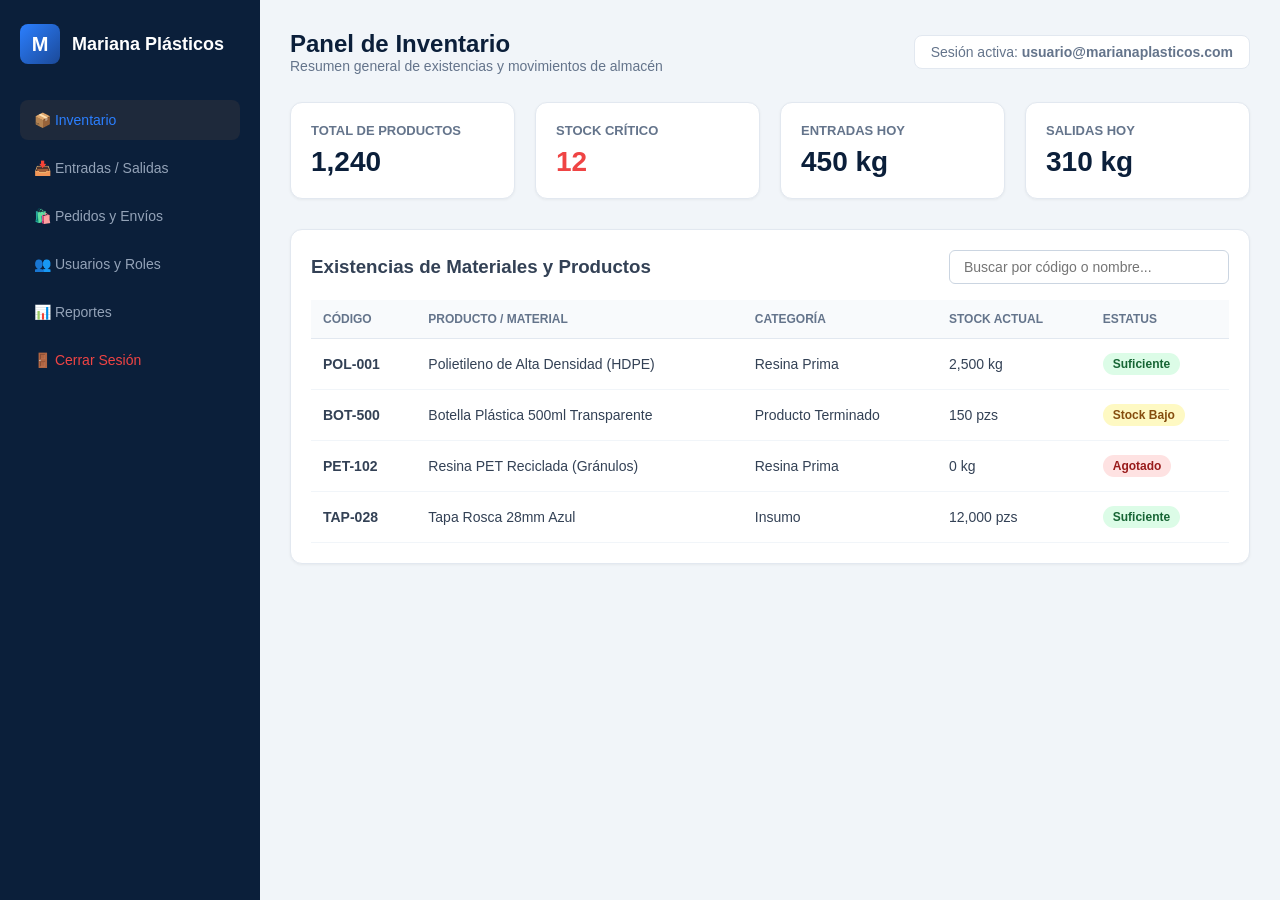
==== Frontend/dashboard.html @ 7933a235 "Inicio del proyecto" ====
<!DOCTYPE html>
<html lang="es">
<head>
  <meta charset="UTF-8">
  <meta name="viewport" content="width=device-width, initial-scale=1.0">
  <title>Mariana Plásticos - Panel de Inventario</title>
  <style>
    * {
      box-sizing: border-box;
      margin: 0;
      padding: 0;
      font-family: 'Segoe UI', Tahoma, Geneva, Verdana, sans-serif;
    }

    body {
      background-color: #f1f5f9;
      color: #334155;
      display: flex;
      min-height: 100vh;
    }

    /* Barra lateral */
    .sidebar {
      width: 260px;
      background-color: #0b1f3a;
      color: white;
      padding: 24px 20px;
      display: flex;
      flex-direction: column;
    }

    .sidebar-brand {
      display: flex;
      align-items: center;
      gap: 12px;
      margin-bottom: 36px;
    }

    .brand-logo-sm {
      width: 40px;
      height: 40px;
      background: linear-gradient(135deg, #2b7fff, #1b4998);
      color: white;
      font-weight: bold;
      font-size: 20px;
      border-radius: 8px;
      display: flex;
      align-items: center;
      justify-content: center;
    }

    .brand-name {
      font-size: 18px;
      font-weight: 700;
    }

    .nav-menu {
      list-style: none;
      display: flex;
      flex-direction: column;
      gap: 8px;
    }

    .nav-link {
      display: flex;
      align-items: center;
      gap: 12px;
      padding: 12px 14px;
      color: #94a3b8;
      text-decoration: none;
      border-radius: 8px;
      font-size: 14px;
      font-weight: 500;
      transition: all 0.2s;
    }

    .nav-link:hover, .nav-link.active {
      background-color: #1e293b;
      color: #2b7fff;
    }

    .logout-btn {
      margin-top: auto;
      color: #ef4444;
    }

    .logout-btn:hover {
      background-color: rgba(239, 68, 68, 0.1);
      color: #ef4444;
    }

    /* Contenido principal */
    .main-content {
      flex: 1;
      padding: 30px;
      overflow-y: auto;
    }

    .header-bar {
      display: flex;
      justify-content: space-between;
      align-items: center;
      margin-bottom: 28px;
    }

    .header-title h2 {
      font-size: 24px;
      color: #0b1f3a;
    }

    .header-title p {
      font-size: 14px;
      color: #64748b;
    }

    .user-info {
      font-size: 14px;
      color: #64748b;
      background-color: white;
      padding: 8px 16px;
      border-radius: 8px;
      border: 1px solid #e2e8f0;
    }

    /* Tarjetas de Métricas */
    .metrics-grid {
      display: grid;
      grid-template-columns: repeat(auto-fit, minmax(220px, 1fr));
      gap: 20px;
      margin-bottom: 30px;
    }

    .metric-card {
      background-color: white;
      padding: 20px;
      border-radius: 12px;
      box-shadow: 0 1px 3px rgba(0,0,0,0.05);
      border: 1px solid #e2e8f0;
    }

    .metric-title {
      font-size: 13px;
      color: #64748b;
      font-weight: 600;
      text-transform: uppercase;
    }

    .metric-value {
      font-size: 28px;
      font-weight: 700;
      color: #0b1f3a;
      margin-top: 8px;
    }

    /* Tabla de Inventario */
    .table-container {
      background-color: white;
      border-radius: 12px;
      border: 1px solid #e2e8f0;
      box-shadow: 0 1px 3px rgba(0,0,0,0.05);
      padding: 20px;
    }

    .table-header {
      display: flex;
      justify-content: space-between;
      align-items: center;
      margin-bottom: 16px;
    }

    .search-input {
      padding: 8px 14px;
      border: 1px solid #cbd5e1;
      border-radius: 6px;
      font-size: 14px;
      outline: none;
      width: 280px;
    }

    .search-input:focus {
      border-color: #2b7fff;
    }

    table {
      width: 100%;
      border-collapse: collapse;
      text-align: left;
    }

    th {
      background-color: #f8fafc;
      padding: 12px;
      font-size: 12px;
      color: #64748b;
      text-transform: uppercase;
      border-bottom: 1px solid #e2e8f0;
    }

    td {
      padding: 14px 12px;
      border-bottom: 1px solid #f1f5f9;
      font-size: 14px;
    }

    /* Badges de estatus */
    .status-badge {
      padding: 4px 10px;
      border-radius: 20px;
      font-size: 12px;
      font-weight: 600;
      display: inline-block;
    }

    .status-normal { background: #dcfce7; color: #166534; }
    .status-low { background: #fef9c3; color: #854d0e; }
    .status-empty { background: #fee2e2; color: #991b1b; }
  </style>
</head>
<body>

  <!-- Menu Lateral -->
  <aside class="sidebar">
    <div class="sidebar-brand">
      <div class="brand-logo-sm">M</div>
      <div class="brand-name">Mariana Plásticos</div>
    </div>
    
    <ul class="nav-menu">
      <li><a href="dashboard.html" class="nav-link active">📦 Inventario</a></li>
      <li><a href="#" class="nav-link">📥 Entradas / Salidas</a></li>
      <li><a href="#" class="nav-link">🛍️ Pedidos y Envíos</a></li>
      <li><a href="usuarios.html" class="nav-link">👥 Usuarios y Roles</a></li>
      <li><a href="#" class="nav-link">📊 Reportes</a></li>
      <li><a href="index.html" class="nav-link logout-btn" id="logoutLink">🚪 Cerrar Sesión</a></li>
    </ul>
  </aside>

  <!-- Contenido Principal -->
  <main class="main-content">
    <header class="header-bar">
      <div class="header-title">
        <h2>Panel de Inventario</h2>
        <p>Resumen general de existencias y movimientos de almacén</p>
      </div>
      <div class="user-info">
        Sesión activa: <strong id="userEmail">usuario@marianaplasticos.com</strong>
      </div>
    </header>

    <!-- Métricas del Sistema -->
    <section class="metrics-grid">
      <div class="metric-card">
        <div class="metric-title">Total de Productos</div>
        <div class="metric-value">1,240</div>
      </div>
      <div class="metric-card">
        <div class="metric-title">Stock Crítico</div>
        <div class="metric-value" style="color: #ef4444;">12</div>
      </div>
      <div class="metric-card">
        <div class="metric-title">Entradas Hoy</div>
        <div class="metric-value">450 kg</div>
      </div>
      <div class="metric-card">
        <div class="metric-title">Salidas Hoy</div>
        <div class="metric-value">310 kg</div>
      </div>
    </section>

    <!-- Tabla de Productos -->
    <section class="table-container">
      <div class="table-header">
        <h3>Existencias de Materiales y Productos</h3>
        <input type="text" id="searchInput" placeholder="Buscar por código o nombre..." class="search-input">
      </div>

      <table id="inventoryTable">
        <thead>
          <tr>
            <th>Código</th>
            <th>Producto / Material</th>
            <th>Categoría</th>
            <th>Stock Actual</th>
            <th>Estatus</th>
          </tr>
        </thead>
        <tbody>
          <tr>
            <td><strong>POL-001</strong></td>
            <td>Polietileno de Alta Densidad (HDPE)</td>
            <td>Resina Prima</td>
            <td>2,500 kg</td>
            <td><span class="status-badge status-normal">Suficiente</span></td>
          </tr>
          <tr>
            <td><strong>BOT-500</strong></td>
            <td>Botella Plástica 500ml Transparente</td>
            <td>Producto Terminado</td>
            <td>150 pzs</td>
            <td><span class="status-badge status-low">Stock Bajo</span></td>
          </tr>
          <tr>
            <td><strong>PET-102</strong></td>
            <td>Resina PET Reciclada (Gránulos)</td>
            <td>Resina Prima</td>
            <td>0 kg</td>
            <td><span class="status-badge status-empty">Agotado</span></td>
          </tr>
          <tr>
            <td><strong>TAP-028</strong></td>
            <td>Tapa Rosca 28mm Azul</td>
            <td>Insumo</td>
            <td>12,000 pzs</td>
            <td><span class="status-badge status-normal">Suficiente</span></td>
          </tr>
        </tbody>
      </table>
    </section>
  </main>

  <script>
    // Buscador interactivo de la tabla
    document.getElementById('searchInput').addEventListener('keyup', function() {
      const filter = this.value.toLowerCase();
      const rows = document.querySelectorAll('#inventoryTable tbody tr');

      rows.forEach(row => {
        const text = row.textContent.toLowerCase();
        row.style.display = text.includes(filter) ? '' : 'none';
      });
    });

    // Cerrar Sesión
    document.getElementById('logoutLink').addEventListener('click', function(e) {
      e.preventDefault();
      localStorage.removeItem('token');
      window.location.href = "index.html";
    });
  </script>
</body>
</html>
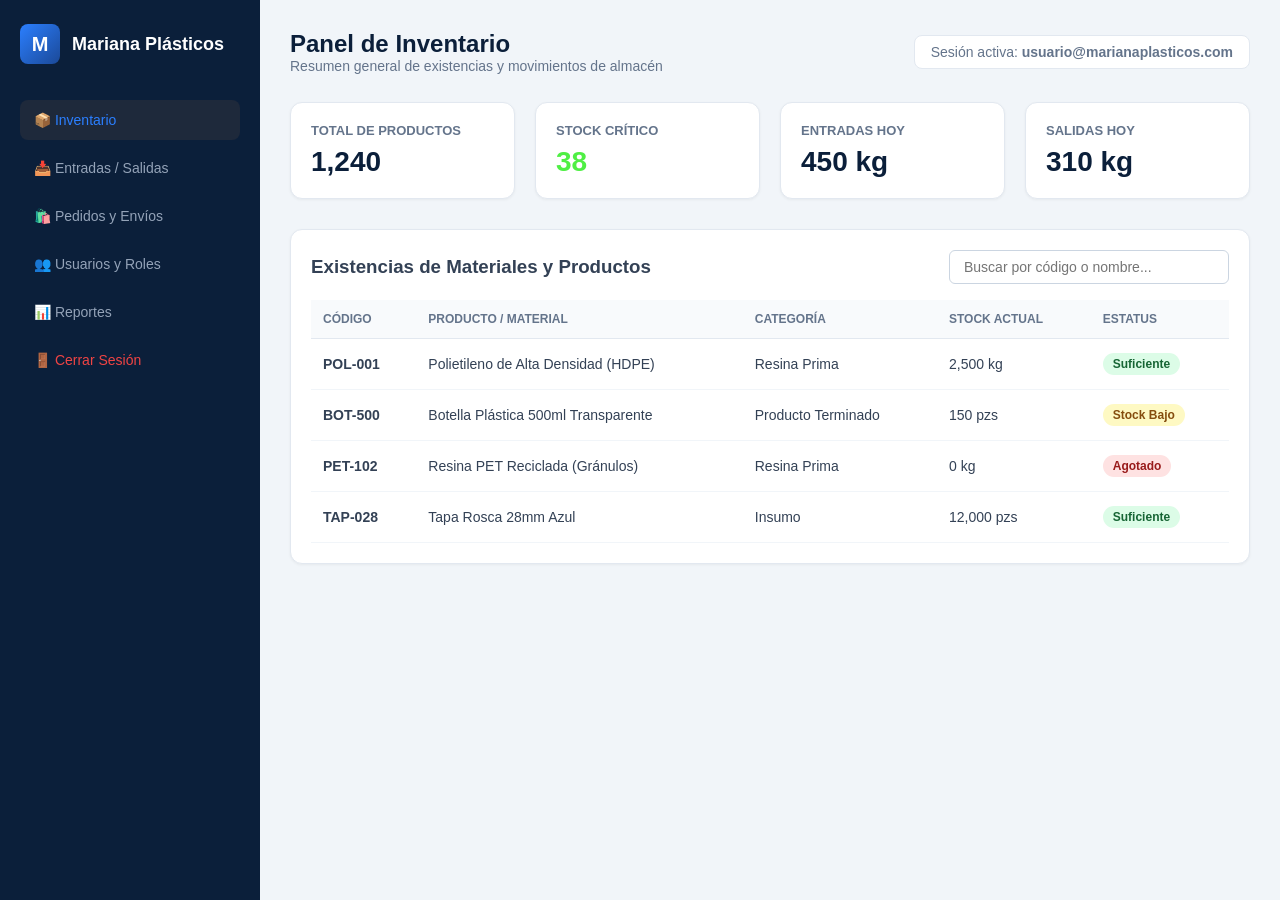
==== commit f1534f2f: "stock critico  de 12 a 38" ====
--- a/Frontend/dashboard.html
+++ b/Frontend/dashboard.html
@@ -255,7 +255,7 @@
       </div>
       <div class="metric-card">
         <div class="metric-title">Stock Crítico</div>
-        <div class="metric-value" style="color: #ef4444;">12</div>
+        <div class="metric-value" style="color: #4fef44;">38</div>
       </div>
       <div class="metric-card">
         <div class="metric-title">Entradas Hoy</div>
@@ -338,4 +338,4 @@
     });
   </script>
 </body>
-</html>+</html>
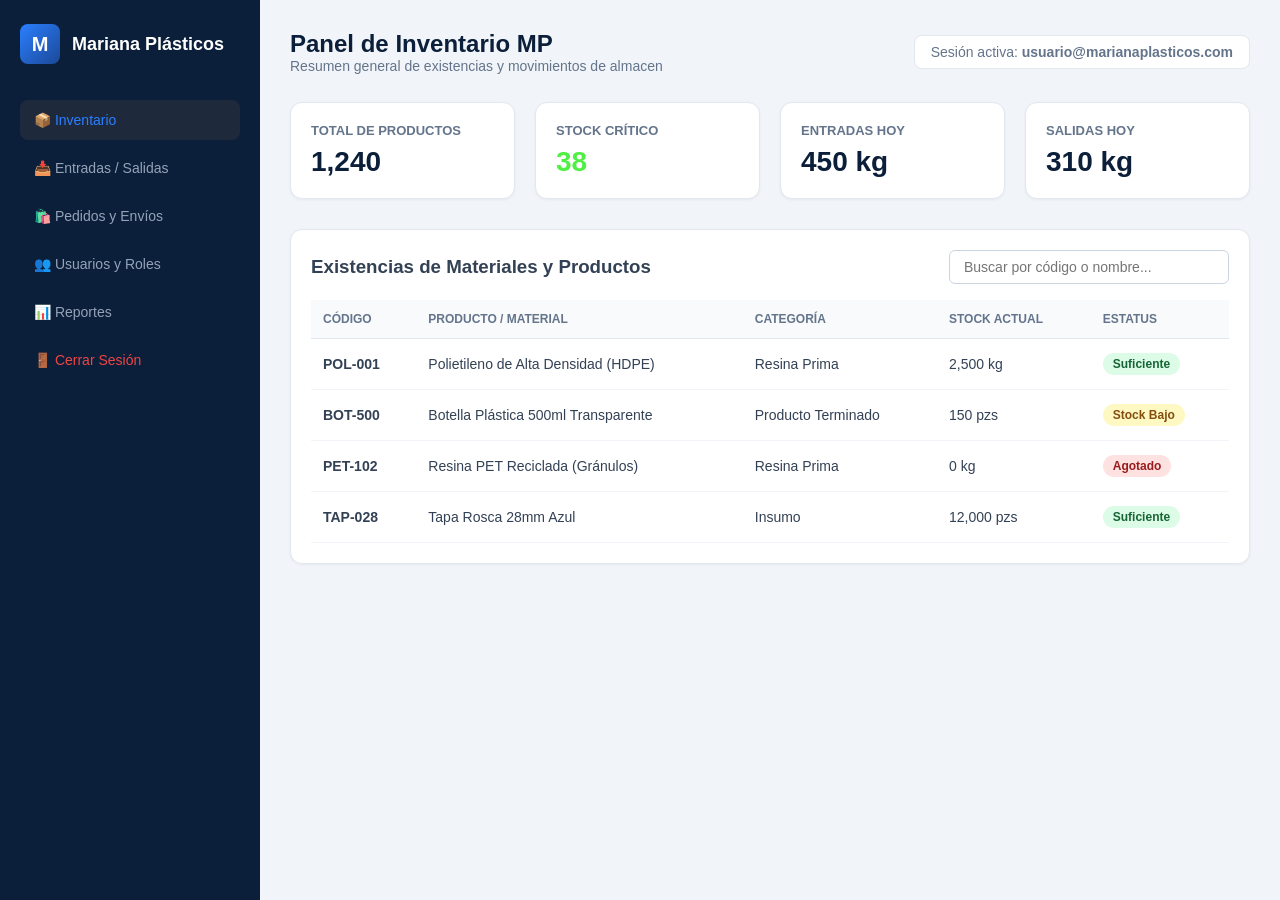
==== commit 25a608c5: "AJUSTE TEXTOS" ====
--- a/Frontend/dashboard.html
+++ b/Frontend/dashboard.html
@@ -239,8 +239,8 @@
   <main class="main-content">
     <header class="header-bar">
       <div class="header-title">
-        <h2>Panel de Inventario</h2>
-        <p>Resumen general de existencias y movimientos de almacén</p>
+        <h2>Panel de Inventario MP</h2>
+        <p>Resumen general de existencias y movimientos de almacen</p>
       </div>
       <div class="user-info">
         Sesión activa: <strong id="userEmail">usuario@marianaplasticos.com</strong>
